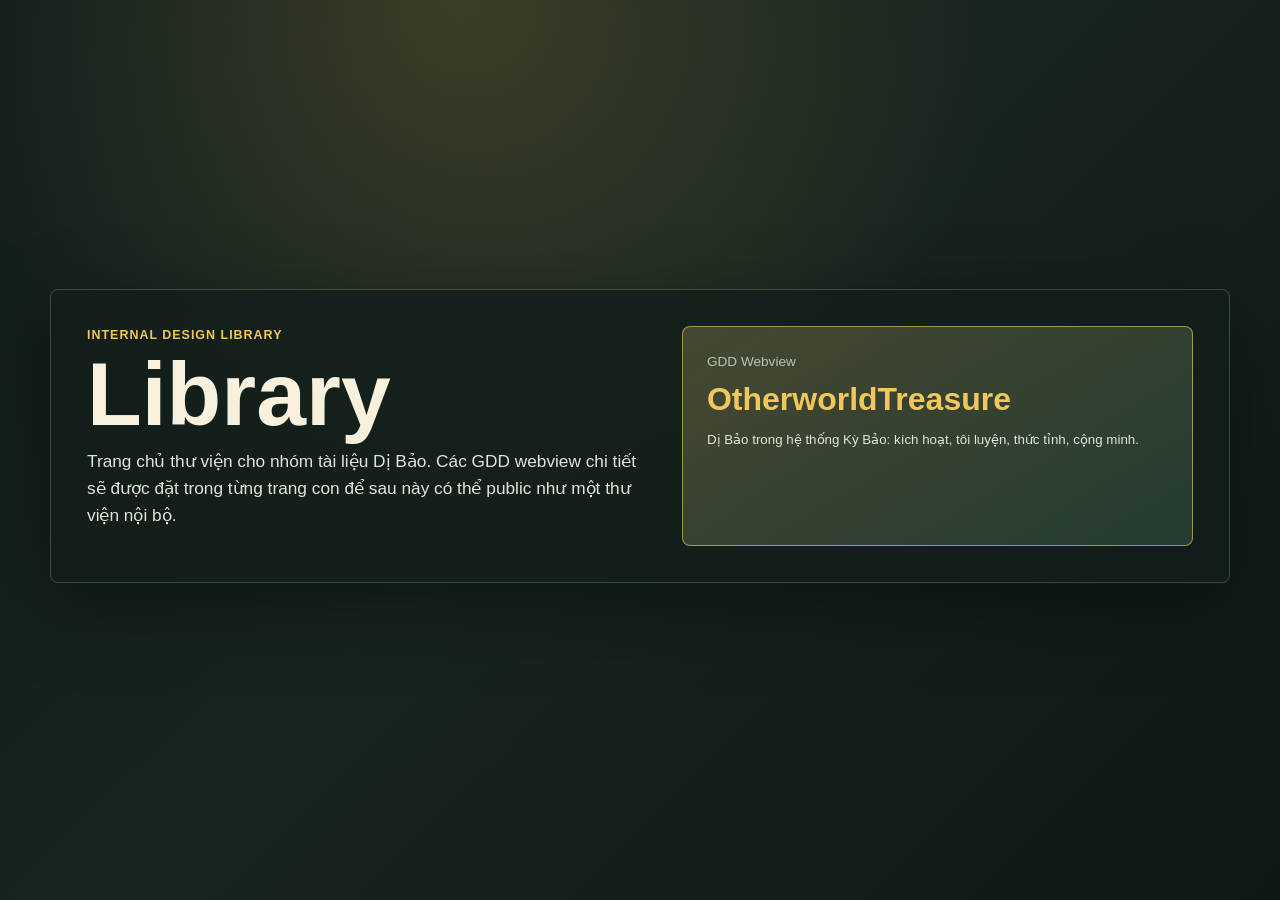
==== index.html @ 92ad9c7a "Add internal GDD library" ====
<!doctype html>
<html lang="vi">
<head>
  <meta charset="utf-8">
  <meta name="viewport" content="width=device-width, initial-scale=1">
  <title>Library - Dị Bảo</title>
  <link rel="stylesheet" href="assets/styles.css">
</head>
<body class="library-home">
  <main class="home-main">
    <section class="hero home-hero">
      <div class="hero-copy">
        <p class="eyebrow">Internal design library</p>
        <h1>Library</h1>
        <p class="lead">
          Trang chủ thư viện cho nhóm tài liệu Dị Bảo. Các GDD webview chi tiết sẽ được đặt trong từng trang con để sau này có thể public như một thư viện nội bộ.
        </p>
      </div>
      <a class="library-card" href="pages/OtherworldTreasure.html">
        <span>GDD Webview</span>
        <strong>OtherworldTreasure</strong>
        <small>Dị Bảo trong hệ thống Kỳ Bảo: kích hoạt, tôi luyện, thức tỉnh, cộng minh.</small>
      </a>
    </section>
  </main>
</body>
</html>
---- assets/styles.css ----
:root {
  --bg: #101815;
  --surface: #17251f;
  --surface-2: #20352d;
  --line: rgba(229, 214, 159, 0.22);
  --text: #f6f0dc;
  --muted: #b7c4b4;
  --gold: #f1c75b;
  --amber: #ff9d48;
  --green: #57c77d;
  --cyan: #7bbdd8;
  --danger: #ef6a51;
  --shadow: 0 24px 80px rgba(0, 0, 0, 0.36);
}

* {
  box-sizing: border-box;
}

html {
  scroll-behavior: smooth;
}

body {
  margin: 0;
  background:
    radial-gradient(circle at 36% 0%, rgba(241, 199, 91, 0.18), transparent 34rem),
    linear-gradient(135deg, #0f1c1b 0%, #17251f 46%, #0f1719 100%);
  color: var(--text);
  font-family: "Segoe UI", Arial, sans-serif;
  line-height: 1.55;
}

a {
  color: inherit;
}

code {
  color: #ffe7a7;
  background: rgba(255, 255, 255, 0.08);
  border: 1px solid rgba(255, 255, 255, 0.08);
  border-radius: 5px;
  padding: 0.08rem 0.32rem;
}

.sidebar {
  position: fixed;
  inset: 0 auto 0 0;
  width: 260px;
  padding: 24px 18px;
  border-right: 1px solid var(--line);
  background: rgba(13, 25, 21, 0.82);
  backdrop-filter: blur(18px);
  z-index: 10;
}

.brand {
  display: flex;
  gap: 12px;
  align-items: center;
  padding-bottom: 22px;
  border-bottom: 1px solid var(--line);
}

.brand-mark {
  display: grid;
  place-items: center;
  width: 46px;
  height: 46px;
  border: 1px solid rgba(241, 199, 91, 0.65);
  border-radius: 8px;
  background: linear-gradient(135deg, rgba(241, 199, 91, 0.25), rgba(87, 199, 125, 0.18));
  color: var(--gold);
  font-weight: 800;
}

.brand strong {
  display: block;
  font-size: 1.15rem;
}

.brand span:last-child {
  display: block;
  color: var(--muted);
  font-size: 0.86rem;
}

nav {
  display: grid;
  gap: 8px;
  margin-top: 22px;
}

nav a {
  text-decoration: none;
  color: var(--muted);
  padding: 11px 12px;
  border: 1px solid transparent;
  border-radius: 7px;
}

nav a:hover,
nav a:focus-visible {
  color: var(--text);
  border-color: var(--line);
  background: rgba(255, 255, 255, 0.06);
  outline: none;
}

main {
  margin-left: 260px;
  padding: 34px;
}

.home-main {
  min-height: 100vh;
  margin-left: 0;
  display: grid;
  place-items: center;
}

.home-hero {
  align-items: center;
}

.library-card {
  display: block;
  min-height: 220px;
  padding: 24px;
  border: 1px solid rgba(241, 199, 91, 0.62);
  border-radius: 8px;
  background:
    linear-gradient(150deg, rgba(241, 199, 91, 0.18), rgba(87, 199, 125, 0.12)),
    rgba(255, 255, 255, 0.055);
  color: var(--text);
  text-decoration: none;
  transition: transform 0.18s ease, border-color 0.18s ease, background 0.18s ease;
}

.library-card:hover,
.library-card:focus-visible {
  transform: translateY(-2px);
  border-color: var(--gold);
  background:
    linear-gradient(150deg, rgba(241, 199, 91, 0.28), rgba(87, 199, 125, 0.16)),
    rgba(255, 255, 255, 0.07);
  outline: none;
}

.library-card span {
  display: block;
  color: var(--muted);
  font-size: 0.85rem;
}

.library-card strong {
  display: block;
  margin: 10px 0;
  color: var(--gold);
  font-size: 2rem;
  line-height: 1.08;
  overflow-wrap: anywhere;
}

.library-card small {
  color: #e0e5d7;
}

.hero,
.section {
  max-width: 1180px;
  margin: 0 auto 28px;
  border: 1px solid var(--line);
  border-radius: 8px;
  background: rgba(18, 31, 27, 0.8);
  box-shadow: var(--shadow);
}

.hero {
  display: grid;
  grid-template-columns: minmax(0, 1.05fr) minmax(360px, 0.95fr);
  gap: 30px;
  align-items: end;
  padding: 36px;
}

.eyebrow {
  margin: 0 0 8px;
  color: var(--gold);
  font-size: 0.78rem;
  font-weight: 800;
  letter-spacing: 0.08em;
  text-transform: uppercase;
}

h1,
h2,
h3,
p {
  margin-top: 0;
}

h1 {
  margin-bottom: 14px;
  font-size: clamp(3rem, 7vw, 6.5rem);
  line-height: 0.9;
  letter-spacing: 0;
}

h2 {
  margin-bottom: 0;
  font-size: 1.75rem;
  letter-spacing: 0;
}

h3 {
  margin-bottom: 8px;
}

.lead {
  max-width: 760px;
  color: #e1e5d7;
  font-size: 1.08rem;
}

.fact-grid {
  display: grid;
  grid-template-columns: repeat(2, minmax(0, 1fr));
  gap: 12px;
}

.fact-grid article,
.flow article,
.state-list article,
.design-note,
.resonance-grid article,
.rule-grid article,
.mapping article {
  border: 1px solid var(--line);
  border-radius: 8px;
  background: rgba(255, 255, 255, 0.055);
}

.fact-grid article {
  min-height: 128px;
  padding: 16px;
}

.fact-grid span,
.resonance-grid span,
.rule-grid strong {
  display: block;
  color: var(--muted);
  font-size: 0.85rem;
}

.fact-grid strong {
  display: block;
  margin: 7px 0;
  color: var(--gold);
  font-size: 2.1rem;
  line-height: 1;
}

.fact-grid small {
  color: var(--muted);
}

.section {
  padding: 28px;
}

.section-head {
  margin-bottom: 18px;
}

.screen-layout {
  display: grid;
  grid-template-columns: 210px minmax(0, 1fr);
  gap: 18px;
}

.shot-picker {
  display: grid;
  align-content: start;
  gap: 10px;
}

.shot-tab {
  width: 100%;
  min-height: 48px;
  border: 1px solid var(--line);
  border-radius: 7px;
  background: rgba(255, 255, 255, 0.055);
  color: var(--text);
  font: inherit;
  text-align: left;
  padding: 12px;
  cursor: pointer;
}

.shot-tab:hover,
.shot-tab:focus-visible,
.shot-tab.is-active {
  border-color: rgba(241, 199, 91, 0.8);
  background: rgba(241, 199, 91, 0.16);
  outline: none;
}

.screen-preview {
  margin: 0;
}

.screen-preview img {
  display: block;
  width: 100%;
  aspect-ratio: 16 / 9;
  object-fit: cover;
  border: 1px solid rgba(255, 255, 255, 0.16);
  border-radius: 8px;
  background: #0d1514;
}

.screen-preview figcaption {
  margin-top: 10px;
  color: var(--muted);
}

.flow {
  display: grid;
  grid-template-columns: repeat(5, minmax(0, 1fr));
  gap: 12px;
}

.flow article {
  position: relative;
  min-height: 190px;
  padding: 18px;
}

.flow span {
  display: grid;
  place-items: center;
  width: 36px;
  height: 36px;
  margin-bottom: 14px;
  border-radius: 50%;
  background: var(--gold);
  color: #1b170d;
  font-weight: 900;
}

.flow p,
.state-list p,
.design-note p,
.resonance-grid p,
.mapping p {
  color: var(--muted);
}

.split {
  display: grid;
  grid-template-columns: minmax(0, 1fr) 360px;
  gap: 18px;
}

.state-list {
  display: grid;
  gap: 12px;
}

.state-list article,
.mapping article {
  padding: 16px;
}

.design-note {
  padding: 20px;
  background:
    linear-gradient(180deg, rgba(241, 199, 91, 0.16), rgba(255, 255, 255, 0.055));
}

.design-note dl {
  display: grid;
  gap: 12px;
  margin: 18px 0 0;
}

.design-note div {
  display: grid;
  gap: 3px;
}

.design-note dt {
  color: var(--gold);
  font-weight: 800;
}

.design-note dd {
  margin: 0;
  color: #e8eadc;
}

.table-wrap {
  overflow-x: auto;
  border: 1px solid var(--line);
  border-radius: 8px;
}

table {
  width: 100%;
  border-collapse: collapse;
  min-width: 820px;
}

th,
td {
  padding: 13px 14px;
  border-bottom: 1px solid rgba(255, 255, 255, 0.09);
  text-align: left;
  vertical-align: top;
}

th {
  color: var(--gold);
  background: rgba(255, 255, 255, 0.055);
}

td {
  color: #e7ebdc;
}

tbody tr:hover {
  background: rgba(255, 255, 255, 0.045);
}

.resonance-grid {
  display: grid;
  grid-template-columns: repeat(4, minmax(0, 1fr));
  gap: 12px;
}

.resonance-grid article {
  min-height: 160px;
  padding: 18px;
}

.resonance-grid strong {
  display: block;
  margin: 8px 0;
  color: var(--gold);
  font-size: 1.35rem;
}

.resonance-grid .highlight {
  border-color: rgba(87, 199, 125, 0.72);
  background: linear-gradient(180deg, rgba(87, 199, 125, 0.18), rgba(255, 255, 255, 0.055));
}

.rule-grid,
.mapping {
  display: grid;
  grid-template-columns: repeat(2, minmax(0, 1fr));
  gap: 12px;
}

.rule-grid article {
  padding: 16px;
}

.rule-grid span {
  display: block;
  margin-top: 7px;
  color: #e5eadb;
}

@media (max-width: 1100px) {
  .sidebar {
    position: static;
    width: auto;
  }

  nav {
    grid-template-columns: repeat(4, minmax(0, 1fr));
  }

  main {
    margin-left: 0;
    padding: 20px;
  }

  .hero,
  .split {
    grid-template-columns: 1fr;
  }

  .flow,
  .resonance-grid {
    grid-template-columns: repeat(2, minmax(0, 1fr));
  }
}

@media (max-width: 760px) {
  .sidebar {
    padding: 18px;
  }

  nav,
  .fact-grid,
  .flow,
  .screen-layout,
  .resonance-grid,
  .rule-grid,
  .mapping {
    grid-template-columns: 1fr;
  }

  main {
    padding: 14px;
  }

  .hero,
  .section {
    padding: 18px;
  }

  h1 {
    font-size: 3rem;
  }

  .screen-preview img {
    aspect-ratio: 16 / 10;
  }
}
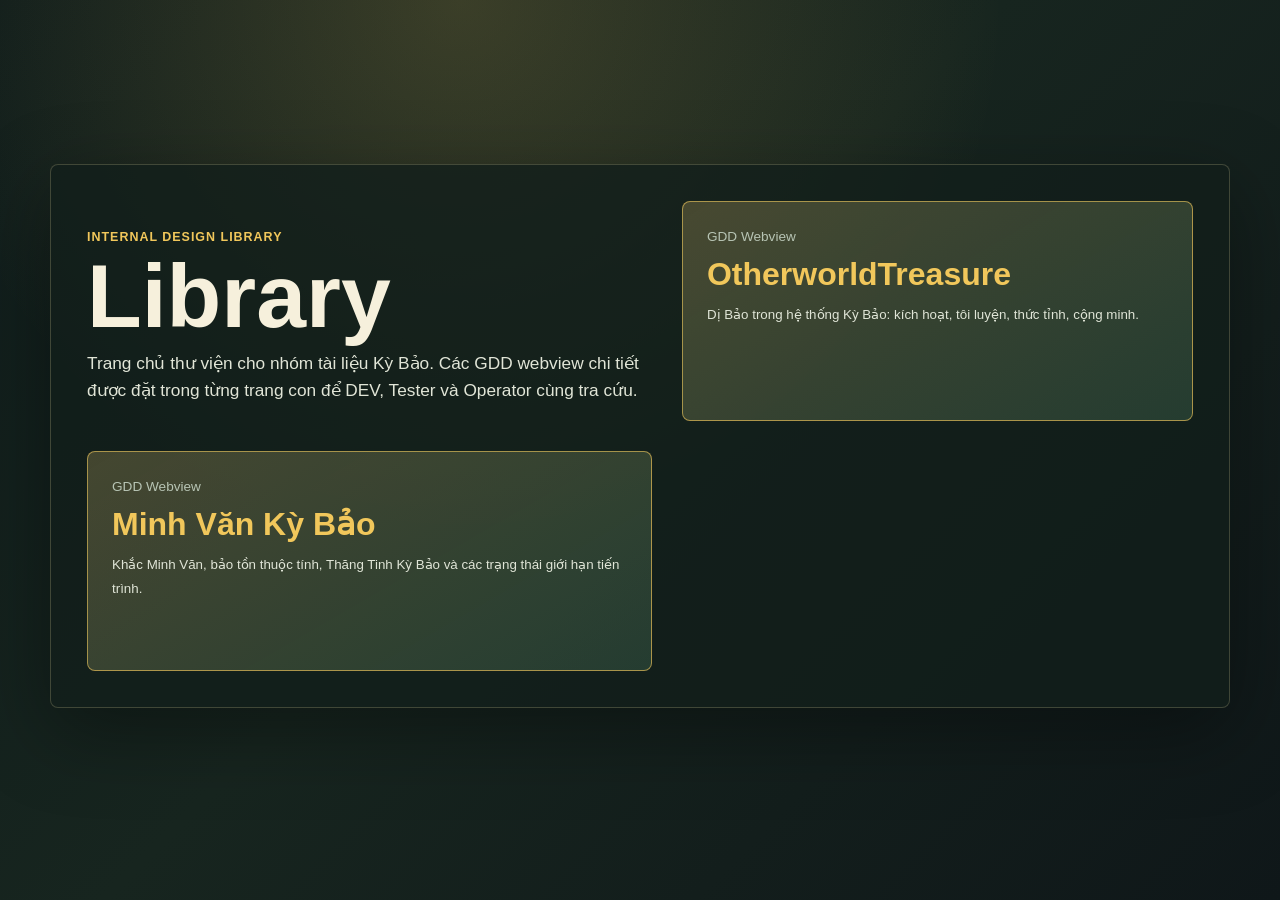
==== commit 76684d40: "update" ====
--- a/index.html
+++ b/index.html
@@ -3,7 +3,7 @@
 <head>
   <meta charset="utf-8">
   <meta name="viewport" content="width=device-width, initial-scale=1">
-  <title>Library - Dị Bảo</title>
+  <title>Library - Kỳ Bảo</title>
   <link rel="stylesheet" href="assets/styles.css">
 </head>
 <body class="library-home">
@@ -13,7 +13,7 @@
         <p class="eyebrow">Internal design library</p>
         <h1>Library</h1>
         <p class="lead">
-          Trang chủ thư viện cho nhóm tài liệu Dị Bảo. Các GDD webview chi tiết sẽ được đặt trong từng trang con để sau này có thể public như một thư viện nội bộ.
+          Trang chủ thư viện cho nhóm tài liệu Kỳ Bảo. Các GDD webview chi tiết được đặt trong từng trang con để DEV, Tester và Operator cùng tra cứu.
         </p>
       </div>
       <a class="library-card" href="pages/OtherworldTreasure.html">
@@ -21,6 +21,11 @@
         <strong>OtherworldTreasure</strong>
         <small>Dị Bảo trong hệ thống Kỳ Bảo: kích hoạt, tôi luyện, thức tỉnh, cộng minh.</small>
       </a>
+      <a class="library-card" href="pages/QiBaoMingwen.html">
+        <span>GDD Webview</span>
+        <strong>Minh Văn Kỳ Bảo</strong>
+        <small>Khắc Minh Văn, bảo tồn thuộc tính, Thăng Tinh Kỳ Bảo và các trạng thái giới hạn tiến trình.</small>
+      </a>
     </section>
   </main>
 </body>
--- a/assets/styles.css
+++ b/assets/styles.css
@@ -223,6 +223,22 @@
   font-size: 1.08rem;
 }
 
+.tag-row {
+  display: flex;
+  flex-wrap: wrap;
+  gap: 8px;
+  margin-top: 18px;
+}
+
+.tag-row span {
+  border: 1px solid rgba(241, 199, 91, 0.32);
+  border-radius: 999px;
+  padding: 6px 10px;
+  color: #f3e8bd;
+  background: rgba(241, 199, 91, 0.1);
+  font-size: 0.86rem;
+}
+
 .fact-grid {
   display: grid;
   grid-template-columns: repeat(2, minmax(0, 1fr));
@@ -235,7 +251,10 @@
 .design-note,
 .resonance-grid article,
 .rule-grid article,
-.mapping article {
+.mapping article,
+.source-grid article,
+.qa-grid article,
+.open-grid article {
   border: 1px solid var(--line);
   border-radius: 8px;
   background: rgba(255, 255, 255, 0.055);
@@ -272,6 +291,45 @@
 
 .section-head {
   margin-bottom: 18px;
+}
+
+.source-grid,
+.qa-grid,
+.open-grid {
+  display: grid;
+  grid-template-columns: repeat(2, minmax(0, 1fr));
+  gap: 12px;
+}
+
+.source-grid article,
+.qa-grid article,
+.open-grid article {
+  padding: 16px;
+}
+
+.source-grid p,
+.open-grid p {
+  margin-bottom: 6px;
+  color: #e7ebdc;
+}
+
+.source-grid span,
+.open-grid p,
+.qa-grid li {
+  color: var(--muted);
+}
+
+.callout {
+  margin-top: 14px;
+  border: 1px solid rgba(123, 189, 216, 0.32);
+  border-radius: 8px;
+  padding: 14px 16px;
+  color: #e5eadb;
+  background: rgba(123, 189, 216, 0.08);
+}
+
+.callout strong {
+  color: var(--cyan);
 }
 
 .screen-layout {
@@ -354,8 +412,18 @@
 .state-list p,
 .design-note p,
 .resonance-grid p,
-.mapping p {
-  color: var(--muted);
+.mapping p,
+.qa-grid p {
+  color: var(--muted);
+}
+
+.qa-grid ul {
+  margin: 0;
+  padding-left: 1.15rem;
+}
+
+.qa-grid li + li {
+  margin-top: 8px;
 }
 
 .split {
@@ -410,7 +478,7 @@
 table {
   width: 100%;
   border-collapse: collapse;
-  min-width: 820px;
+  min-width: 960px;
 }
 
 th,
@@ -511,7 +579,10 @@
   .screen-layout,
   .resonance-grid,
   .rule-grid,
-  .mapping {
+  .mapping,
+  .source-grid,
+  .qa-grid,
+  .open-grid {
     grid-template-columns: 1fr;
   }
 
